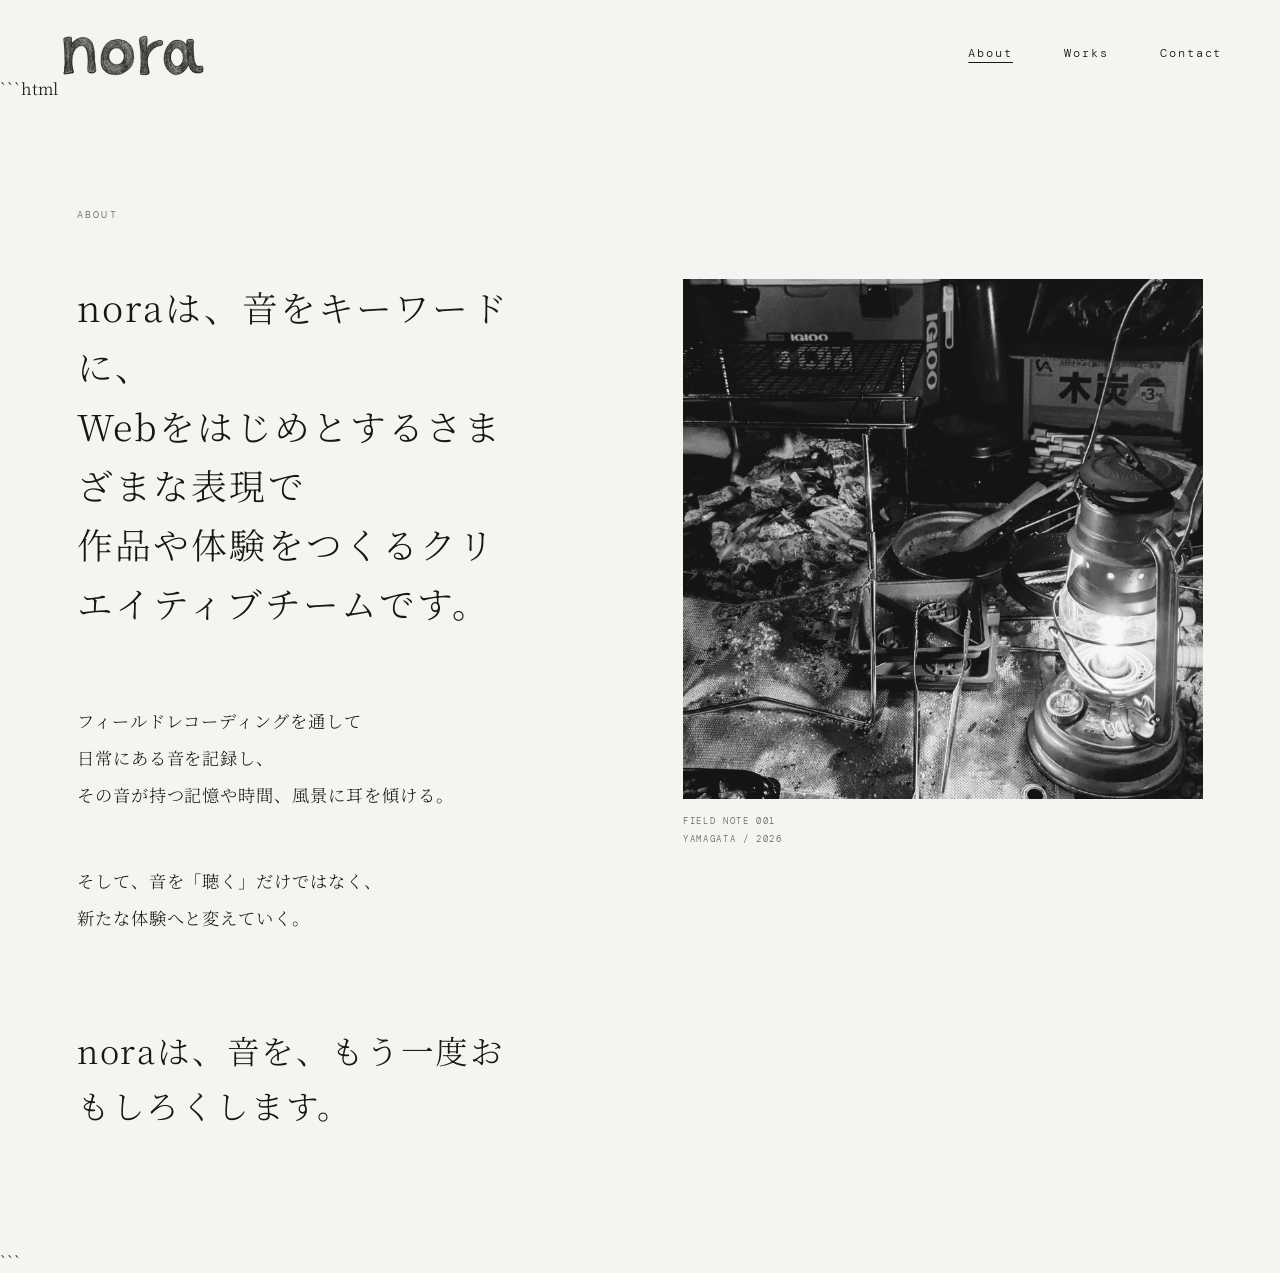
==== about.html @ cde1bfbc "Update about.html" ====
<!doctype html>
<html lang="ja">
<head>
  <meta charset="utf-8">
  <meta name="viewport" content="width=device-width, initial-scale=1">
  <meta name="description" content="NORAについて。音は、時代を旅する。">
  <title>About — NORA</title>
  <link rel="stylesheet" href="style.css">
</head>
<body>
  <header class="site-header inner-header">
    <a class="brand" href="index.html" aria-label="NORA home"><img src="images/nora-logo.png" alt="nora"></a>
    <nav aria-label="Main navigation">
      <a class="active" href="about.html">About</a>
      <a href="https://note.com/nora_works" target="_blank" rel="noopener">Works</a>
      <a href="contact.html">Contact</a>
    </nav>
  </header>

```html
<main class="about-page">
  <div class="page-kicker">ABOUT</div>

  <div class="about-grid">
    <article class="about-copy">

      <p class="lead">
        noraは、音をキーワードに、<br>
        Webをはじめとするさまざまな表現で<br>
        作品や体験をつくるクリエイティブチームです。
      </p>

      <p>
        フィールドレコーディングを通して<br>
        日常にある音を記録し、<br>
        その音が持つ記憶や時間、風景に耳を傾ける。
      </p>

      <p>
        そして、音を「聴く」だけではなく、<br>
        新たな体験へと変えていく。
      </p>

      <p class="closing">
        noraは、音を、もう一度おもしろくします。
      </p>

    </article>

    <figure class="field-note">
      <div class="square-photo">
        <img src="images/field-note-001.jpg"
             alt="焚き火とランタンのフィールドノート写真">
      </div>

      <figcaption>
        <span>FIELD NOTE 001</span>
        <span>YAMAGATA / 2026</span>
      </figcaption>
    </figure>
  </div>
</main>
```

</body>
</html>
---- style.css ----
@import url('https://fonts.googleapis.com/css2?family=DM+Mono:wght@300;400&family=Noto+Serif+JP:wght@300;400;500&display=swap');

:root {
  --paper: #f5f4f0;
  --ink: #171717;
  --muted: #686762;
  --line: rgba(23,23,23,.24);
  --serif: "Noto Serif JP", "Hiragino Mincho ProN", "Yu Mincho", "YuMincho", serif;
  --mono: "DM Mono", "SFMono-Regular", Consolas, monospace;
}

* { box-sizing: border-box; }
html { scroll-behavior: smooth; }
body {
  margin: 0;
  background: var(--paper);
  color: var(--ink);
  font-family: var(--serif);
  font-weight: 300;
  -webkit-font-smoothing: antialiased;
}
a { color: inherit; text-decoration: none; }
img { display: block; max-width: 100%; }

.site-header {
  width: min(1380px, calc(100% - 9vw));
  margin: 0 auto;
  padding-top: 42px;
  display: flex;
  align-items: flex-start;
  justify-content: space-between;
  position: relative;
  z-index: 10;
}
.brand { width: 148px; display: block; }
.brand img { width: 100%; height: auto; }
nav { display: flex; gap: clamp(28px, 4vw, 62px); padding-top: 11px; }
nav a {
  font-family: var(--mono);
  font-size: 12px;
  letter-spacing: .16em;
  transition: opacity .25s ease;
}
nav a:hover { opacity: .45; }
nav a.active { text-decoration: underline; text-underline-offset: 5px; }

.home {
  width: min(1380px, calc(100% - 9vw));
  min-height: calc(100vh - 100px);
  margin: 0 auto;
  display: grid;
  grid-template-columns: minmax(380px, .82fr) minmax(520px, 1.18fr);
  align-items: center;
  gap: clamp(50px, 7vw, 125px);
  padding: 4vh 4vw 9vh 3.8vw;
}
.hero-copy { padding-top: 3vh; }
.eyebrow, .page-kicker {
  margin: 0 0 38px;
  font-family: var(--mono);
  font-size: 10px;
  letter-spacing: .22em;
  color: var(--muted);
}
h1 {
  margin: 0;
  font-weight: 300;
  letter-spacing: .055em;
}
.hero-copy h1 {
  font-size: clamp(40px, 3.7vw, 60px);
  line-height: 1.5;
}
.hairline {
  width: 55px;
  height: 1px;
  background: var(--ink);
  display: block;
  margin: 42px 0 37px;
}
.intro {
  margin: 0;
  font-size: clamp(15px, 1.18vw, 18px);
  line-height: 2.15;
  letter-spacing: .045em;
}

.works-link {
  display: flex;
  align-items: center;
  width: min(300px, 100%);
  margin-top: 84px;
  font-family: var(--mono);
  font-size: 11px;
  letter-spacing: .15em;
}
.works-label { white-space: nowrap; }
.works-rule { height: 1px; flex: 1; background: var(--line); margin: 0 13px; }
.arrow { font-size: 16px; line-height: 1; }
.note-link {
  display: grid;
  grid-template-columns: 32px 1fr 18px;
  gap: 13px;
  align-items: center;
  width: min(300px, 100%);
  margin-top: 21px;
  padding-bottom: 5px;
}
.note-mark {
  width: 28px; height: 28px; display: grid; place-items: center;
  background: var(--ink); color: var(--paper);
  font-family: Georgia, serif; font-size: 18px; line-height: 1;
}
.note-link strong { display: block; font-family: var(--mono); font-size: 12px; font-weight: 400; letter-spacing: .14em; }
.note-link small { display: block; margin-top: 8px; font-family: var(--mono); font-size: 8px; letter-spacing: .2em; color: var(--muted); }
.note-link .arrow { font-size: 14px; }

.hero-exhibit { margin: 0; width: 100%; transform: translateY(1vh); }
.art-frame { width: min(100%, 760px); margin-left: auto; overflow: hidden; }
.art-frame img { width: 100%; height: auto; object-fit: cover; }
.scroll-mark {
  position: fixed; right: 4.7vw; bottom: 35px; display: flex; flex-direction: column; align-items: center; gap: 11px;
  font-family: var(--mono); font-size: 8px; letter-spacing: .18em; color: var(--muted);
}
.scroll-mark i { display: block; width: 1px; height: 42px; background: var(--ink); }

/* About */
.inner-header { padding-top: 34px; }
.about-page, .contact-page { width: min(1240px, calc(100% - 12vw)); margin: 0 auto; padding: 12vh 0 13vh; }
.about-page .page-kicker, .contact-page .page-kicker { margin-bottom: 55px; }
.about-grid {
  display: grid;
  grid-template-columns: minmax(0, 1fr) minmax(380px, 520px);
  gap: clamp(70px, 12vw, 180px);
  align-items: start;
}
.about-copy { padding-top: 1px; max-width: 650px; }
.about-copy p { margin: 0 0 48px; font-size: clamp(16px, 1.35vw, 20px); line-height: 2.15; letter-spacing: .055em; }
.about-copy .lead { font-size: clamp(28px, 2.8vw, 43px); line-height: 1.65; letter-spacing: .06em; margin-bottom: 70px; }
.about-copy .closing { font-size: clamp(27px, 2.55vw, 39px); line-height: 1.7; margin-top: 86px; margin-bottom: 0; }
.field-note { margin: 0; padding-top: 3px; }
.square-photo { aspect-ratio: 1 / 1; overflow: hidden; }
.square-photo img { width: 100%; height: 100%; object-fit: cover; filter: grayscale(100%); }
.field-note figcaption { margin-top: 16px; display: flex; flex-direction: column; gap: 6px; font-family: var(--mono); font-size: 9px; letter-spacing: .18em; color: var(--muted); }

/* Contact */
.contact-page { min-height: 70vh; }
.contact-layout { display: grid; grid-template-columns: 1fr 1fr; gap: 9vw; align-items: end; padding-top: 8vh; }
.contact-layout h1 { font-size: clamp(38px, 4.2vw, 66px); }
.contact-lead { margin-top: 45px; font-size: 16px; line-height: 2.1; letter-spacing: .05em; }
.mail-box { border-top: 1px solid var(--ink); border-bottom: 1px solid var(--line); padding: 22px 0; display: grid; grid-template-columns: 80px 1fr 20px; align-items: center; gap: 15px; }
.mail-box span { font-family: var(--mono); font-size: 9px; letter-spacing: .18em; color: var(--muted); }
.mail-box strong { font-family: var(--mono); font-size: 13px; font-weight: 400; letter-spacing: .05em; }
.mail-box i { font-style: normal; font-size: 17px; }

@media (max-width: 900px) {
  .site-header { width: calc(100% - 48px); padding-top: 27px; }
  .brand { width: 116px; }
  nav { gap: 22px; padding-top: 6px; }
  nav a { font-size: 10px; letter-spacing: .11em; }
  .home { width: calc(100% - 48px); display: flex; flex-direction: column; align-items: stretch; gap: 62px; padding: 12vh 0 100px; }
  .hero-copy { display: contents; }
  .hero-copy h1 { font-size: clamp(39px, 10vw, 56px); }
  .intro { font-size: 14px; line-height: 2.05; }
  .works-link { margin-top: 58px; }
  .hero-exhibit { transform: none; order: 4; }
  .works-link { order: 5; }
  .note-link { order: 6; }
  .art-frame { width: 100%; }
  .scroll-mark { display: none; }
  .about-page, .contact-page { width: calc(100% - 48px); padding: 9vh 0 80px; }
  .about-grid { display: flex; flex-direction: column; gap: 64px; }
  .about-copy .lead { margin-bottom: 55px; }
  .about-copy p { margin-bottom: 38px; font-size: 15px; }
  .about-copy .closing { margin-top: 60px; }
  .field-note { width: min(100%, 520px); margin-left: auto; }
  .contact-layout { grid-template-columns: 1fr; gap: 70px; padding-top: 5vh; }
}

@media (max-width: 520px) {
  .site-header { width: calc(100% - 32px); }
  .brand { width: 100px; }
  nav { gap: 15px; }
  nav a { font-size: 9px; }
  .home { width: calc(100% - 32px); padding-top: 10vh; }
  .hairline { margin: 30px 0 28px; }
  .intro { font-size: 13px; }
  .works-link, .note-link { width: 100%; }
  .about-page, .contact-page { width: calc(100% - 32px); }
  .about-page .page-kicker, .contact-page .page-kicker { margin-bottom: 40px; }
  .about-copy .lead { font-size: 27px; }
  .about-copy p { font-size: 14px; line-height: 2.15; }
  .about-copy .closing { font-size: 28px; }
  .mail-box { grid-template-columns: 60px 1fr 18px; }
  .mail-box strong { font-size: 11px; }
}
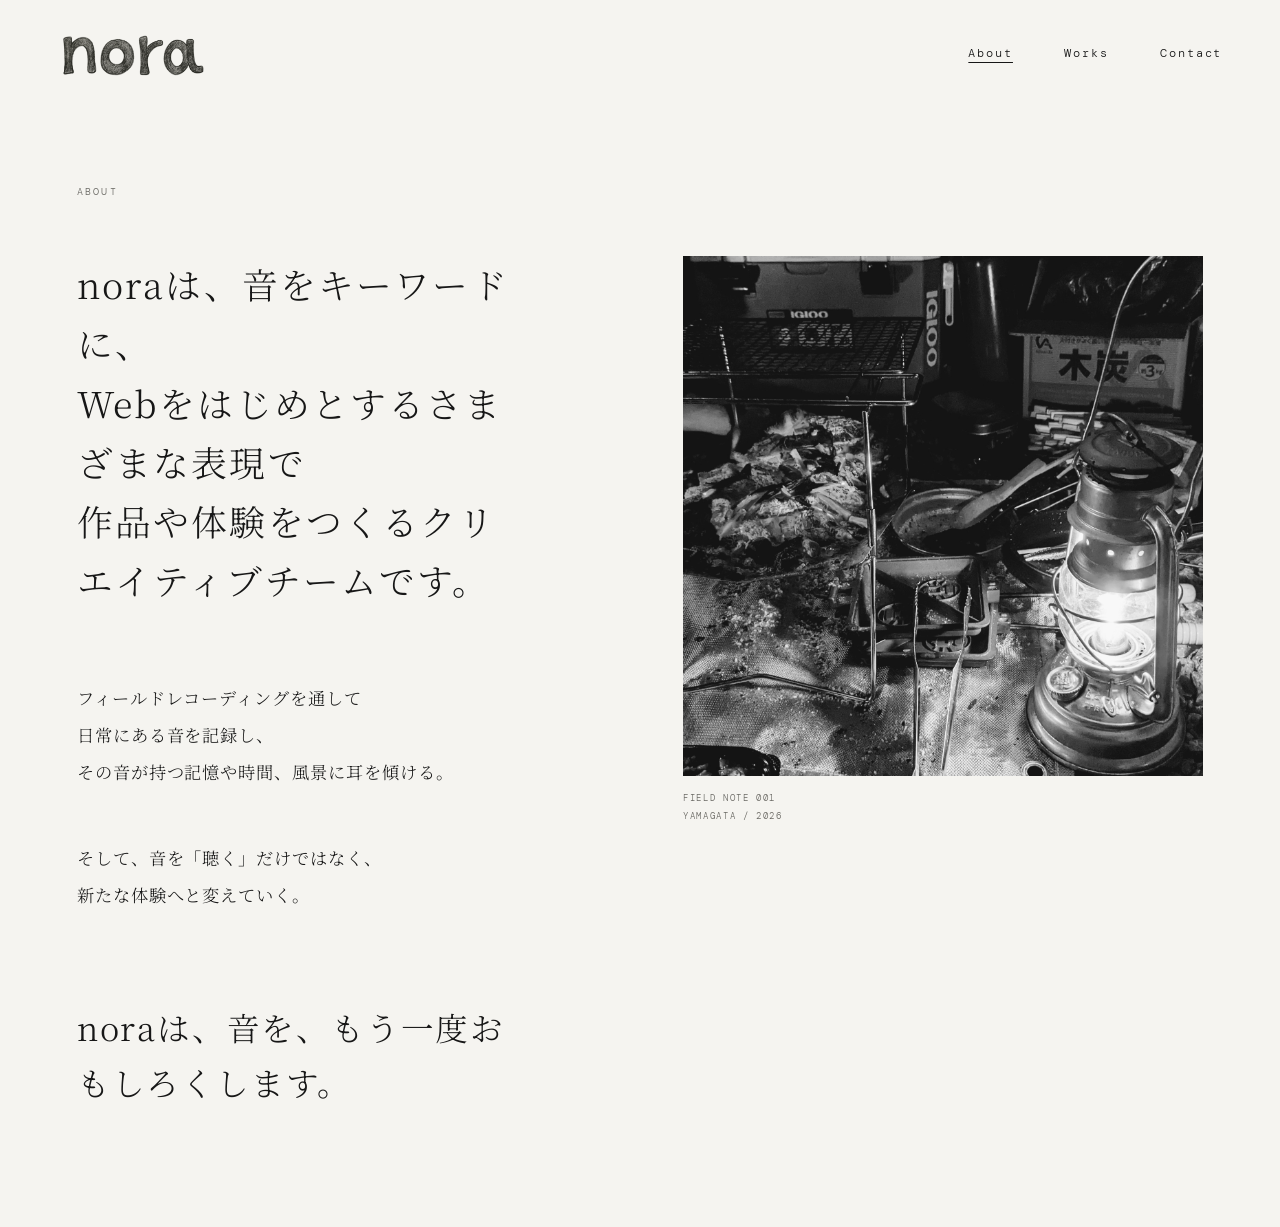
==== commit 4588e81d: "Add files via upload" ====
--- a/about.html
+++ b/about.html
@@ -17,50 +17,27 @@
     </nav>
   </header>
 
-```html
-<main class="about-page">
-  <div class="page-kicker">ABOUT</div>
+  <main class="about-page">
+    <div class="page-kicker">ABOUT</div>
+    <div class="about-grid">
+      <article class="about-copy">
+        <p class="lead">noraは、音をキーワードに、<br>Webをはじめとするさまざまな表現で<br>作品や体験をつくるクリエイティブチームです。</p>
 
-  <div class="about-grid">
-    <article class="about-copy">
+        <p>フィールドレコーディングを通して<br>日常にある音を記録し、<br>その音が持つ記憶や時間、風景に耳を傾ける。</p>
 
-      <p class="lead">
-        noraは、音をキーワードに、<br>
-        Webをはじめとするさまざまな表現で<br>
-        作品や体験をつくるクリエイティブチームです。
-      </p>
+        <p>そして、音を「聴く」だけではなく、<br>新たな体験へと変えていく。</p>
 
-      <p>
-        フィールドレコーディングを通して<br>
-        日常にある音を記録し、<br>
-        その音が持つ記憶や時間、風景に耳を傾ける。
-      </p>
+        <p class="closing">noraは、音を、もう一度おもしろくします。</p>
+      </article>
 
-      <p>
-        そして、音を「聴く」だけではなく、<br>
-        新たな体験へと変えていく。
-      </p>
-
-      <p class="closing">
-        noraは、音を、もう一度おもしろくします。
-      </p>
-
-    </article>
-
-    <figure class="field-note">
-      <div class="square-photo">
-        <img src="images/field-note-001.jpg"
-             alt="焚き火とランタンのフィールドノート写真">
-      </div>
-
-      <figcaption>
-        <span>FIELD NOTE 001</span>
-        <span>YAMAGATA / 2026</span>
-      </figcaption>
-    </figure>
-  </div>
-</main>
-```
-
+      <figure class="field-note">
+        <div class="square-photo"><img src="images/field-note-001.jpg" alt="焚き火とランタンのフィールドノート写真"></div>
+        <figcaption>
+          <span>FIELD NOTE 001</span>
+          <span>YAMAGATA / 2026</span>
+        </figcaption>
+      </figure>
+    </div>
+  </main>
 </body>
 </html>
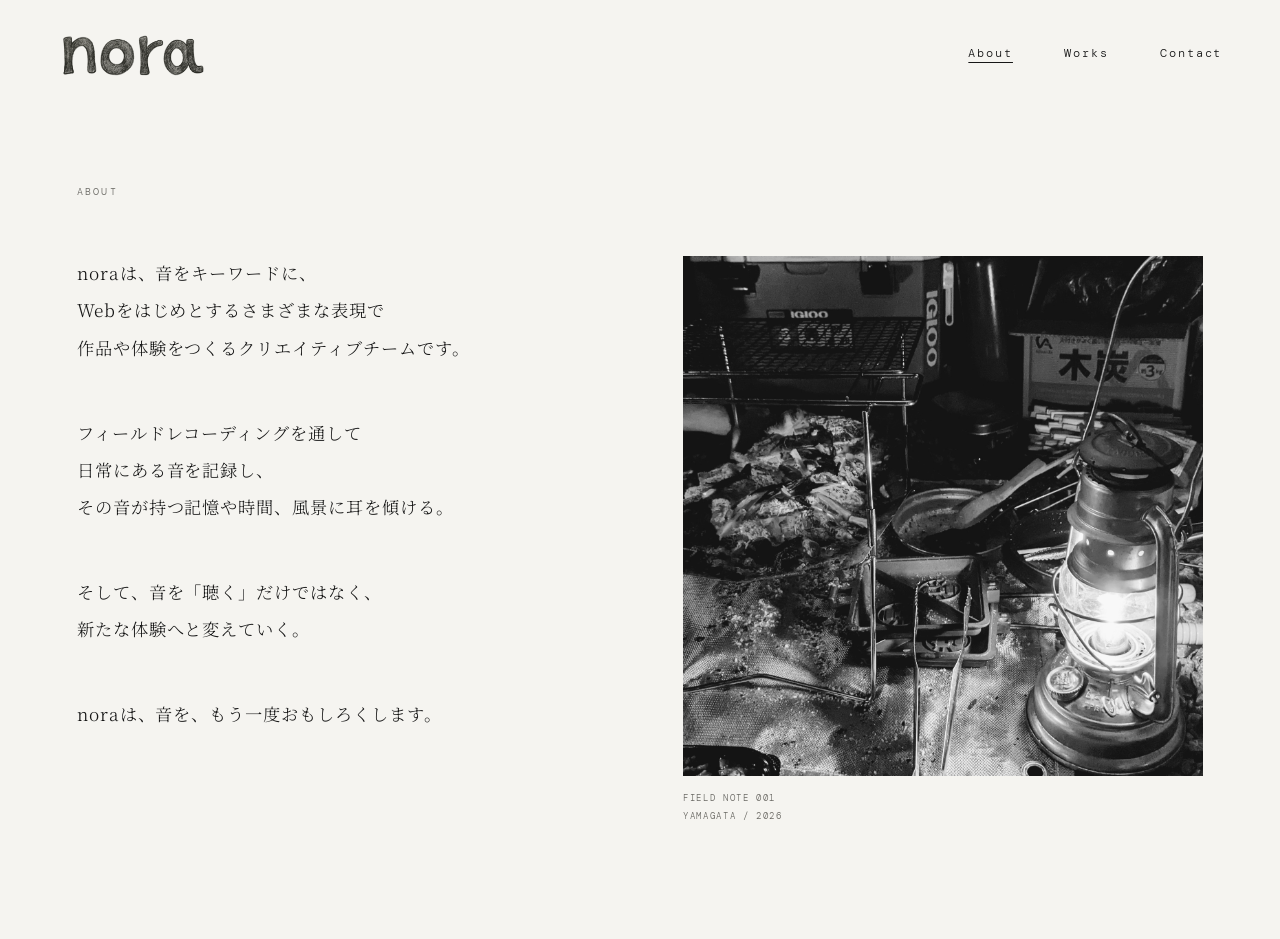
==== commit 99b2202d: "Update about.html" ====
--- a/about.html
+++ b/about.html
@@ -21,13 +21,13 @@
     <div class="page-kicker">ABOUT</div>
     <div class="about-grid">
       <article class="about-copy">
-        <p class="lead">noraは、音をキーワードに、<br>Webをはじめとするさまざまな表現で<br>作品や体験をつくるクリエイティブチームです。</p>
+        <p>noraは、音をキーワードに、<br>Webをはじめとするさまざまな表現で<br>作品や体験をつくるクリエイティブチームです。</p>
 
         <p>フィールドレコーディングを通して<br>日常にある音を記録し、<br>その音が持つ記憶や時間、風景に耳を傾ける。</p>
 
         <p>そして、音を「聴く」だけではなく、<br>新たな体験へと変えていく。</p>
 
-        <p class="closing">noraは、音を、もう一度おもしろくします。</p>
+        <p>noraは、音を、もう一度おもしろくします。</p>
       </article>
 
       <figure class="field-note">
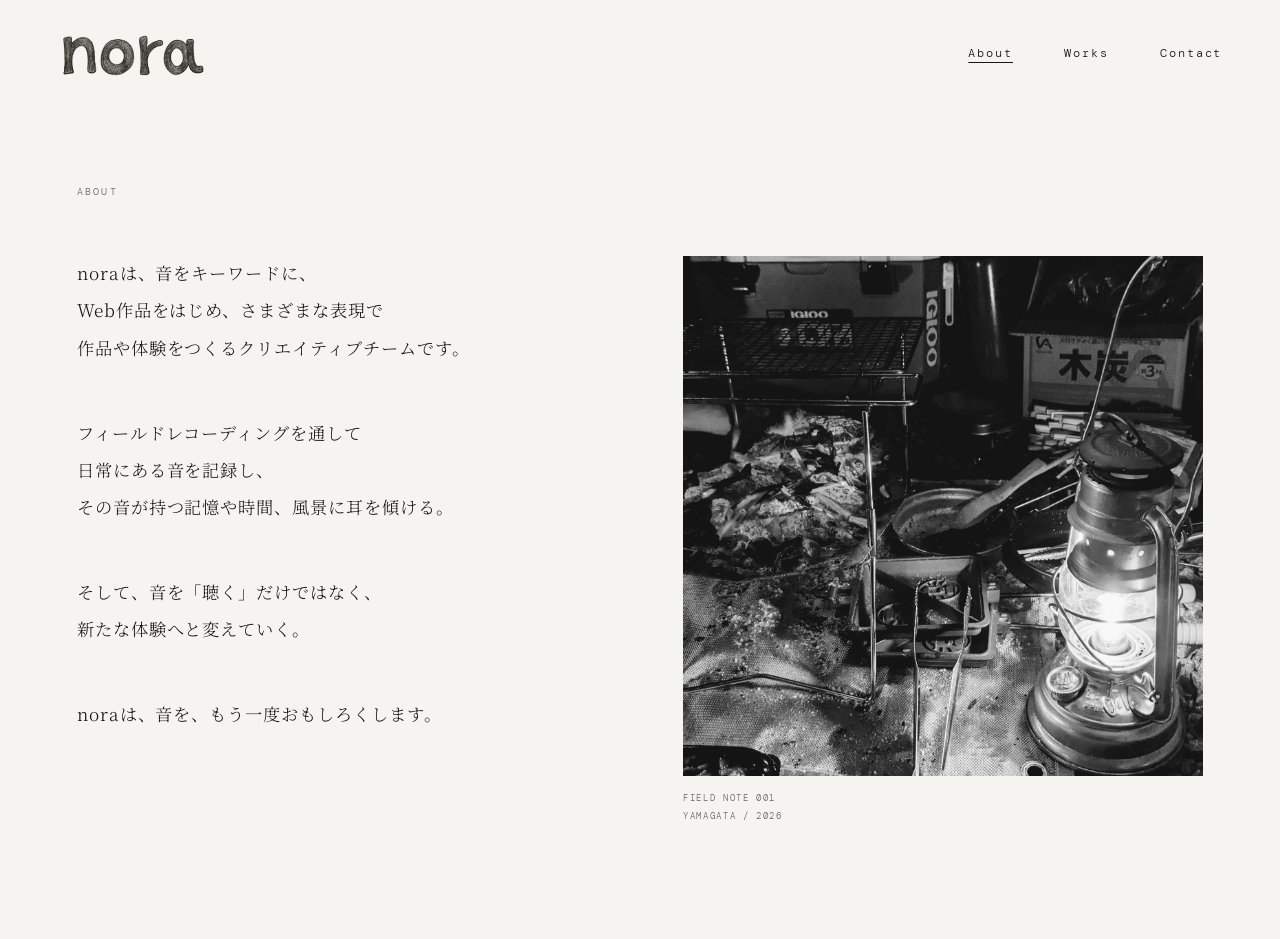
==== commit c3dddb60: "Update about.html" ====
--- a/about.html
+++ b/about.html
@@ -21,7 +21,7 @@
     <div class="page-kicker">ABOUT</div>
     <div class="about-grid">
       <article class="about-copy">
-        <p>noraは、音をキーワードに、<br>Webをはじめとするさまざまな表現で<br>作品や体験をつくるクリエイティブチームです。</p>
+        <p>noraは、音をキーワードに、<br>Web作品をはじめ、さまざまな表現で<br>作品や体験をつくるクリエイティブチームです。</p>
 
         <p>フィールドレコーディングを通して<br>日常にある音を記録し、<br>その音が持つ記憶や時間、風景に耳を傾ける。</p>
 
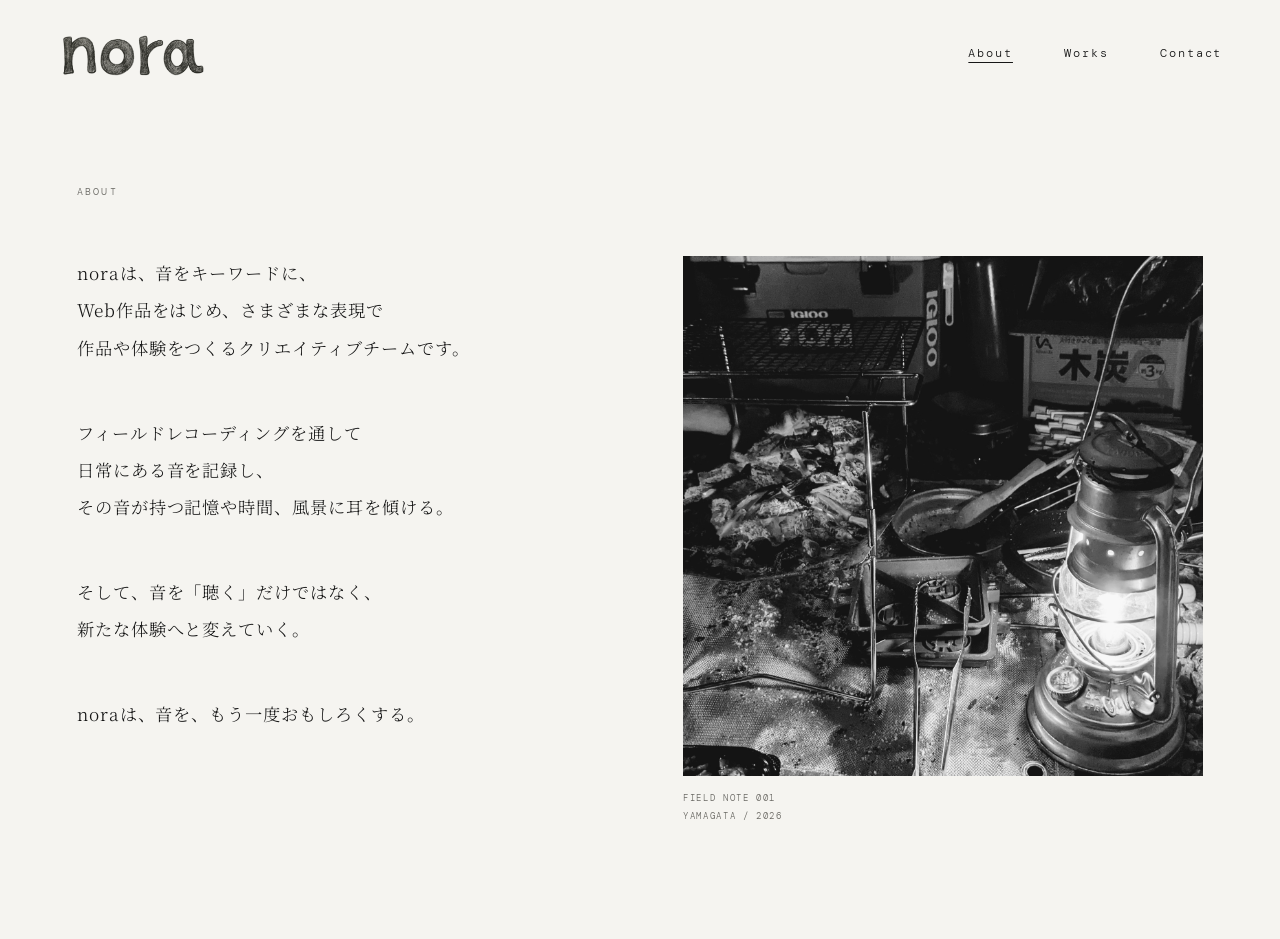
==== commit 4cff0c4f: "Update about.html" ====
--- a/about.html
+++ b/about.html
@@ -27,7 +27,7 @@
 
         <p>そして、音を「聴く」だけではなく、<br>新たな体験へと変えていく。</p>
 
-        <p>noraは、音を、もう一度おもしろくします。</p>
+        <p>noraは、音を、もう一度おもしろくする。</p>
       </article>
 
       <figure class="field-note">
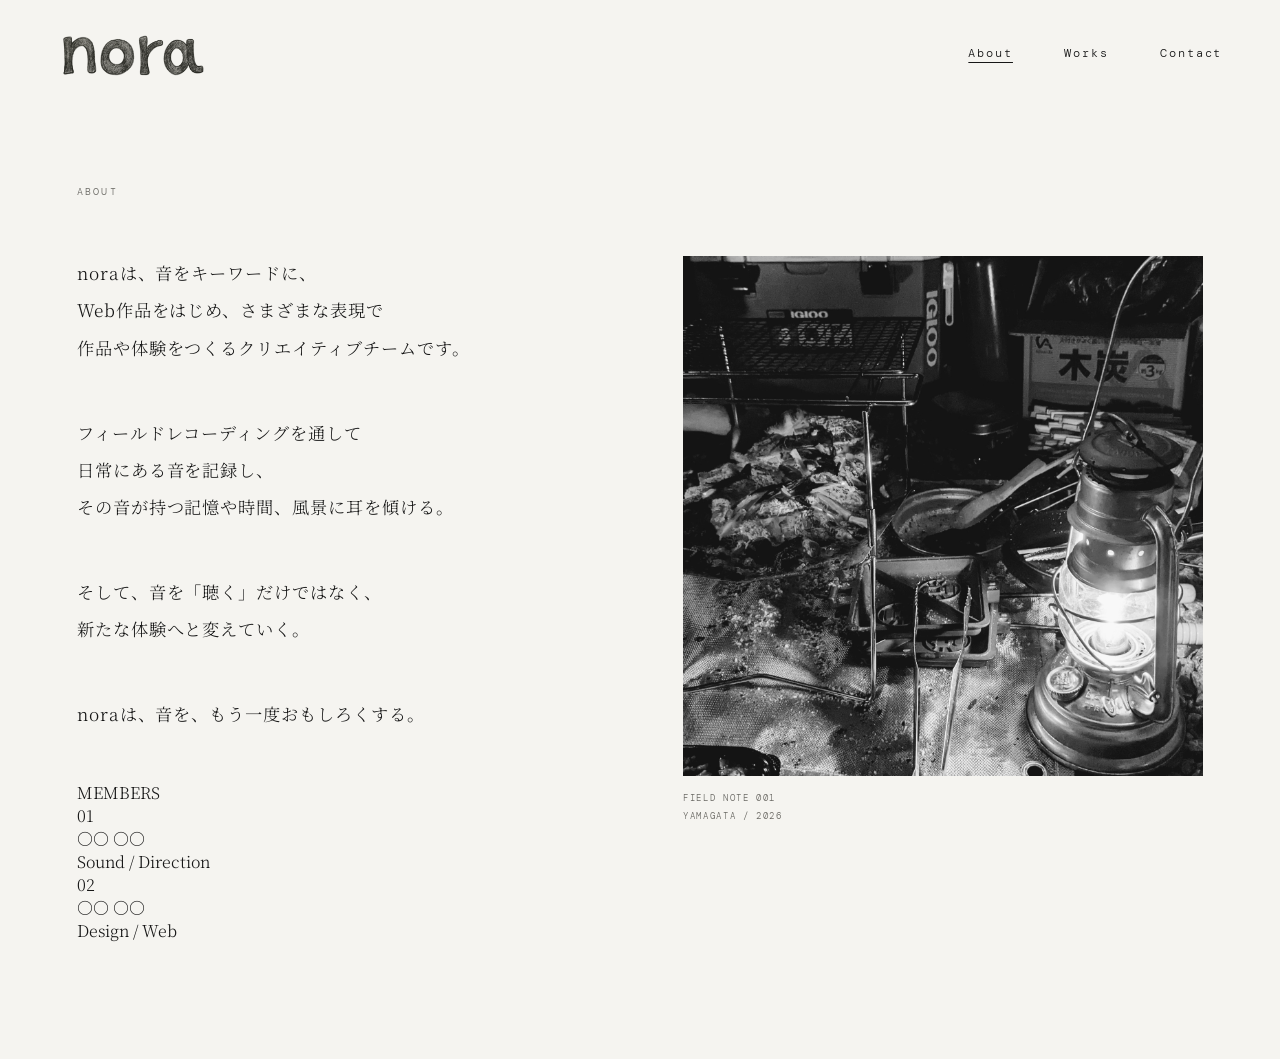
==== commit 2c8f1ecd: "Update about.html" ====
--- a/about.html
+++ b/about.html
@@ -28,6 +28,29 @@
         <p>そして、音を「聴く」だけではなく、<br>新たな体験へと変えていく。</p>
 
         <p>noraは、音を、もう一度おもしろくする。</p>
+        
+        <section class="members"> 
+          <div class="members-title">MEMBERS</div> 
+          <div class="member-list"> 
+            <div class="member"> 
+              <div class="member-number">01</div> 
+              <div class="member-info"> 
+                <div class="member-name">○○ ○○</div> 
+                <div class="member-role">Sound / Direction</div> 
+              </div> 
+            </div> 
+            
+            <div class="member"> 
+              <div class="member-number">02</div> 
+              <div class="member-info"> 
+                <div class="member-name">○○ ○○</div> 
+                <div class="member-role">Design / Web</div> 
+              </div> 
+            </div> 
+          
+          </div> 
+        </section>
+        
       </article>
 
       <figure class="field-note">
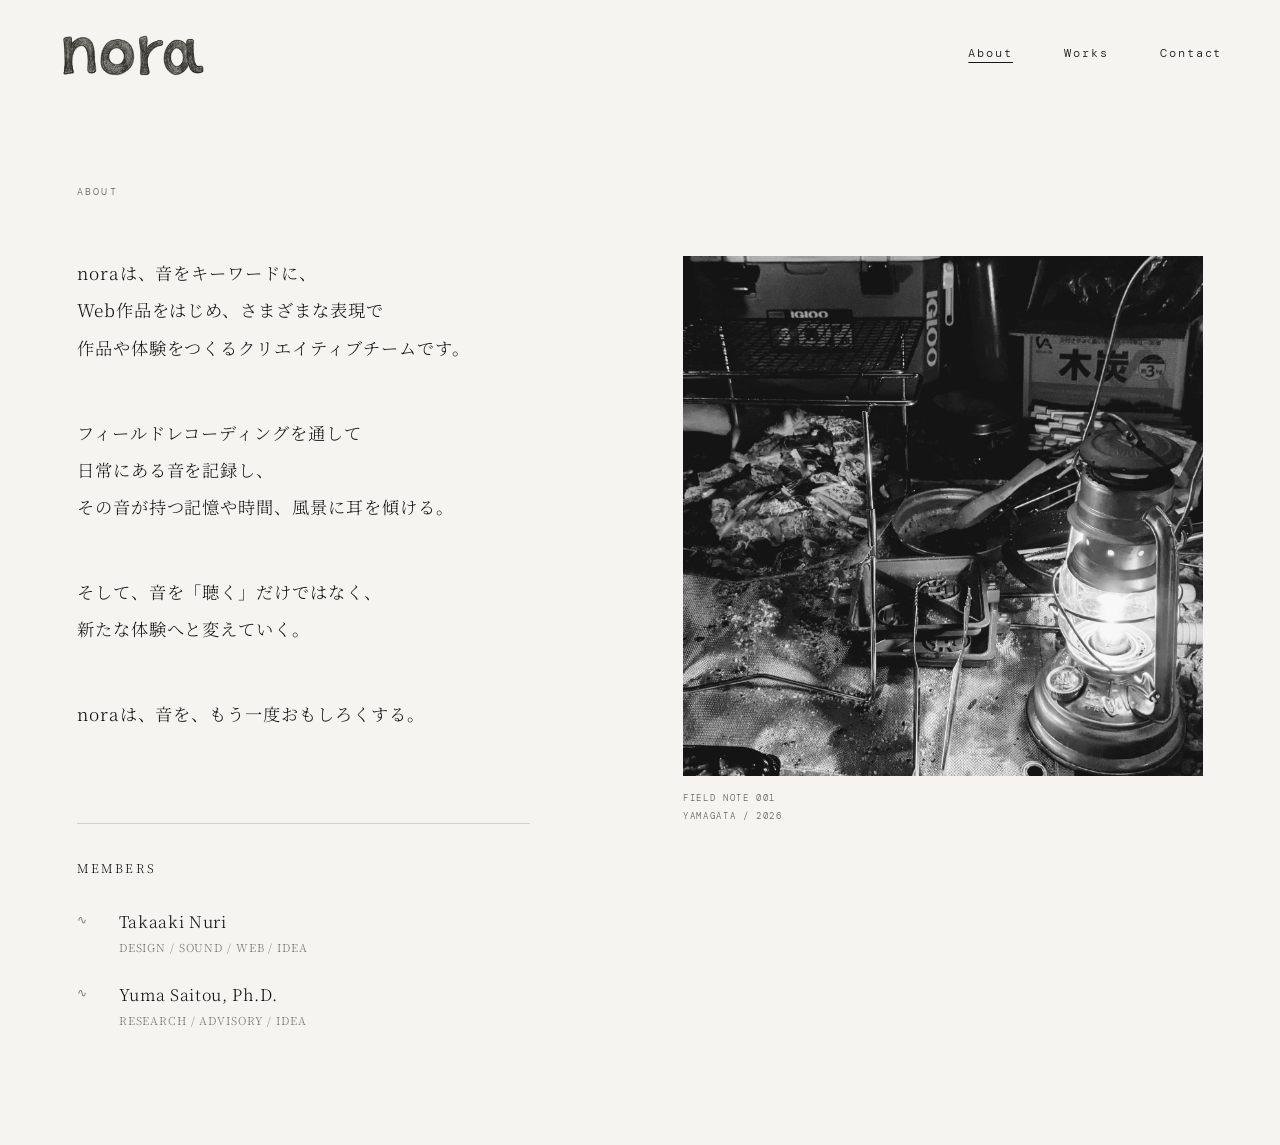
==== commit 419271c5: "Update about.html" ====
--- a/about.html
+++ b/about.html
@@ -33,18 +33,18 @@
           <div class="members-title">MEMBERS</div> 
           <div class="member-list"> 
             <div class="member"> 
-              <div class="member-number">01</div> 
+              <div class="member-number">∿</div> 
               <div class="member-info"> 
-                <div class="member-name">○○ ○○</div> 
-                <div class="member-role">Sound / Direction</div> 
+                <div class="member-name">Takaaki Nuri</div> 
+                <div class="member-role">DESIGN / SOUND / WEB / IDEA</div> 
               </div> 
             </div> 
             
             <div class="member"> 
-              <div class="member-number">02</div> 
+              <div class="member-number">∿</div> 
               <div class="member-info"> 
-                <div class="member-name">○○ ○○</div> 
-                <div class="member-role">Design / Web</div> 
+                <div class="member-name">Yuma Saitou, Ph.D.</div> 
+                <div class="member-role">RESEARCH / ADVISORY / IDEA</div> 
               </div> 
             </div> 
           
--- a/style.css
+++ b/style.css
@@ -194,3 +194,46 @@
   .mail-box { grid-template-columns: 60px 1fr 18px; }
   .mail-box strong { font-size: 11px; }
 }
+
+/* MEMBERS */
+.members {
+  margin-top: 90px;
+  padding-top: 35px;
+  border-top: 1px solid rgba(0, 0, 0, 0.15);
+}
+
+.members-title {
+  font-size: 12px;
+  letter-spacing: 0.18em;
+  margin-bottom: 34px;
+}
+
+.member-list {
+  display: flex;
+  flex-direction: column;
+  gap: 28px;
+}
+
+.member {
+  display: grid;
+  grid-template-columns: 42px 1fr;
+  align-items: start;
+}
+
+.member-number {
+  font-size: 12px;
+  letter-spacing: 0.08em;
+  opacity: 0.55;
+}
+
+.member-name {
+  font-size: 16px;
+  letter-spacing: 0.04em;
+}
+
+.member-role {
+  margin-top: 6px;
+  font-size: 11px;
+  letter-spacing: 0.08em;
+  opacity: 0.55;
+}
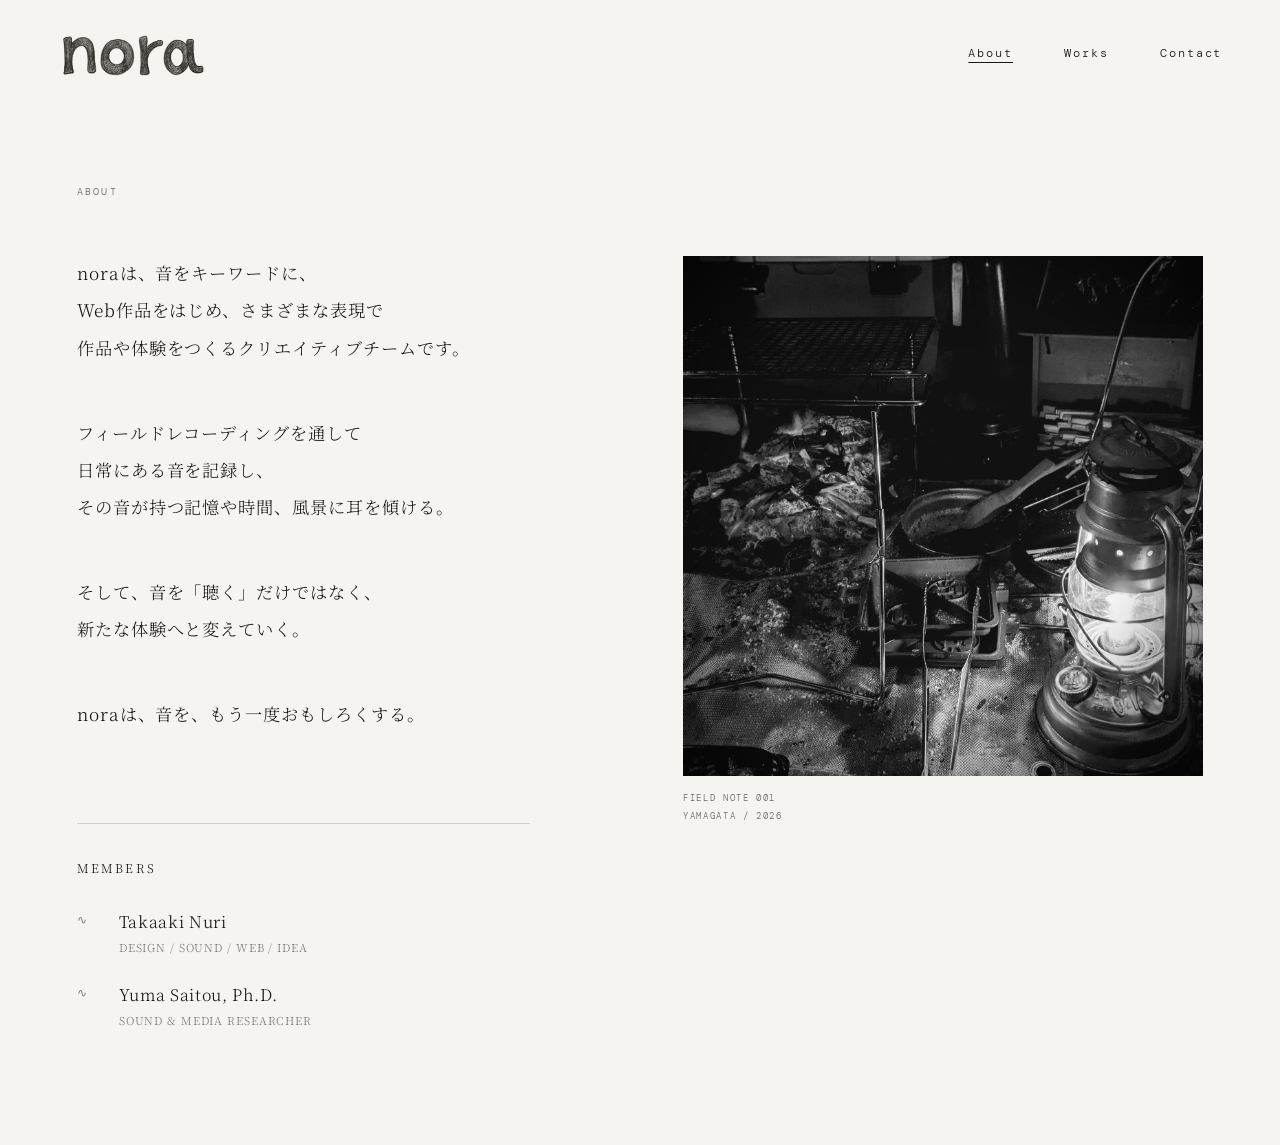
==== commit 03727e8b: "Update about.html" ====
--- a/about.html
+++ b/about.html
@@ -44,7 +44,7 @@
               <div class="member-number">∿</div> 
               <div class="member-info"> 
                 <div class="member-name">Yuma Saitou, Ph.D.</div> 
-                <div class="member-role">RESEARCH / ADVISORY / IDEA</div> 
+                <div class="member-role">SOUND & MEDIA RESEARCHER</div> 
               </div> 
             </div> 
           
